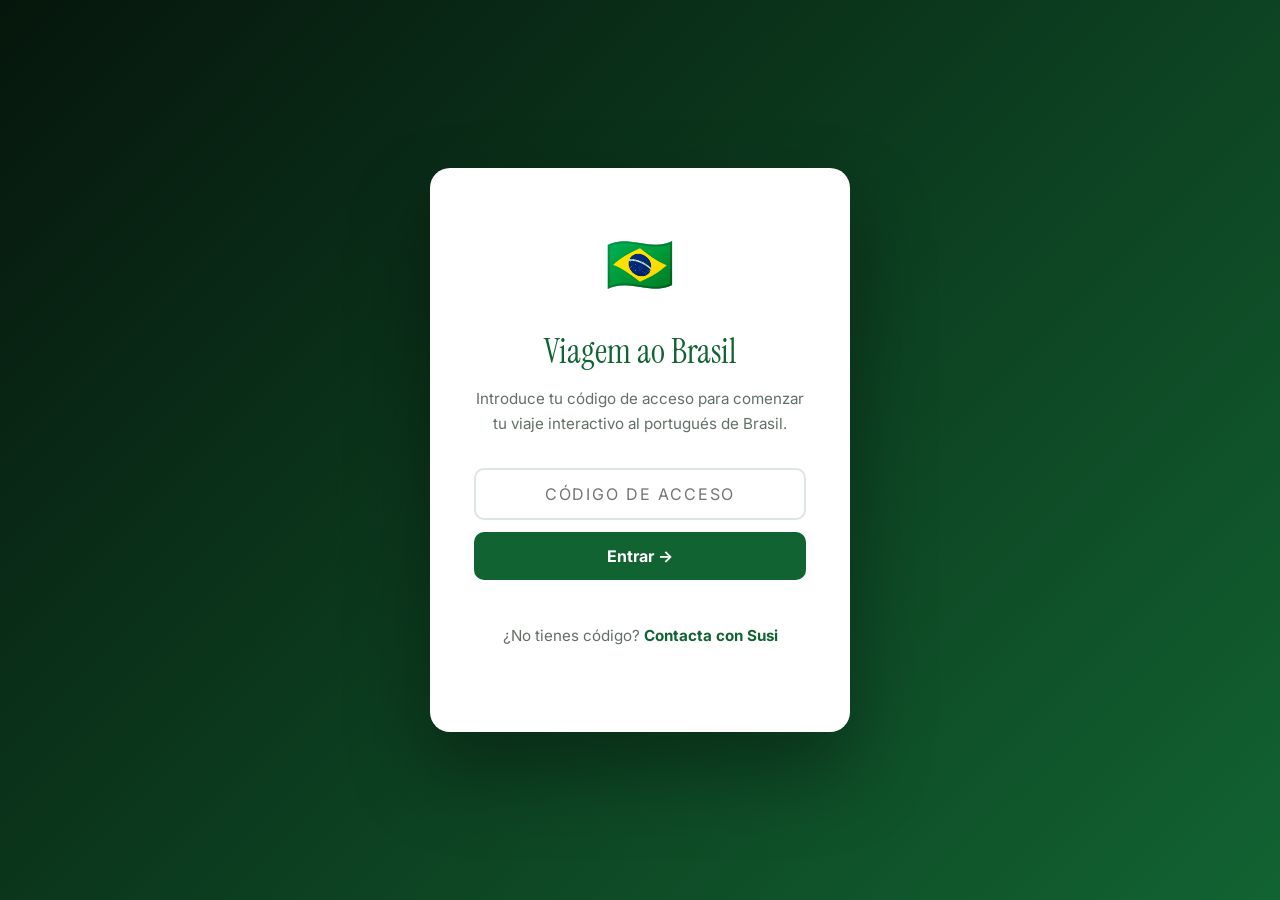
==== aeroporto.html @ 68c370e6 "Initial commit: Viagem ao Brasil interactive Portuguese learning app Trip-map style app with access " ====
<!DOCTYPE html>
<html lang="es">
<head>
  <meta charset="UTF-8">
  <meta name="viewport" content="width=device-width, initial-scale=1.0">
  <title>Destino 1: Aeroporto — Viagem ao Brasil</title>
  <meta name="robots" content="noindex">
  <link rel="preconnect" href="https://fonts.googleapis.com">
  <link rel="preconnect" href="https://fonts.gstatic.com" crossorigin>
  <link href="https://fonts.googleapis.com/css2?family=Instrument+Serif&family=Inter:wght@400;700;800;900&display=swap" rel="stylesheet">
  <link rel="stylesheet" href="style.css">
</head>
<body data-page="lesson" data-lesson="aeroporto">

  <!-- LESSON HEADER -->
  <header class="lesson-header">
    <a class="back-link" href="index.html">← Mapa de viaje</a>
    <span class="lesson-title-header">✈️ Aeroporto — Llegada a São Paulo</span>
    <nav class="lesson-steps">
      <div class="step active" id="step-1">
        <span class="step-num">1</span>
        <span>Vocabulario</span>
      </div>
      <div class="step" id="step-2">
        <span class="step-num">2</span>
        <span>Diálogo</span>
      </div>
      <div class="step" id="step-3">
        <span class="step-num">3</span>
        <span>Quiz</span>
      </div>
    </nav>
  </header>

  <!-- LESSON CONTENT -->
  <main class="lesson-main">

    <!-- ─── PHASE 1: VOCABULARIO ─────────────────────── -->
    <section class="phase active" id="phase-vocab">
      <div class="phase-heading">
        <h2>Vocabulario del aeropuerto</h2>
        <p>Toca cada tarjeta para ver la traducción en español. Estudia las 8 palabras antes de continuar.</p>
      </div>
      <p class="vocab-hint-text">Toca las tarjetas para revelar la traducción</p>
      <div class="vocab-grid">
        <div class="vocab-card" tabindex="0">
          <p class="vocab-pt">aeroporto</p>
          <p class="vocab-hint-word">sustantivo</p>
          <p class="vocab-es">aeropuerto</p>
        </div>
        <div class="vocab-card" tabindex="0">
          <p class="vocab-pt">passaporte</p>
          <p class="vocab-hint-word">sustantivo</p>
          <p class="vocab-es">pasaporte</p>
        </div>
        <div class="vocab-card" tabindex="0">
          <p class="vocab-pt">bagagem</p>
          <p class="vocab-hint-word">sustantivo</p>
          <p class="vocab-es">equipaje</p>
        </div>
        <div class="vocab-card" tabindex="0">
          <p class="vocab-pt">chegadas</p>
          <p class="vocab-hint-word">sustantivo (plural)</p>
          <p class="vocab-es">llegadas</p>
        </div>
        <div class="vocab-card" tabindex="0">
          <p class="vocab-pt">partidas</p>
          <p class="vocab-hint-word">sustantivo (plural)</p>
          <p class="vocab-es">salidas</p>
        </div>
        <div class="vocab-card" tabindex="0">
          <p class="vocab-pt">voo</p>
          <p class="vocab-hint-word">sustantivo</p>
          <p class="vocab-es">vuelo</p>
        </div>
        <div class="vocab-card" tabindex="0">
          <p class="vocab-pt">alfândega</p>
          <p class="vocab-hint-word">sustantivo</p>
          <p class="vocab-es">aduana</p>
        </div>
        <div class="vocab-card" tabindex="0">
          <p class="vocab-pt">bem-vindo</p>
          <p class="vocab-hint-word">expresión</p>
          <p class="vocab-es">bienvenido</p>
        </div>
      </div>
      <div class="lesson-nav">
        <span></span>
        <button class="btn btn-primary" id="vocab-next">Continuar al diálogo →</button>
      </div>
    </section>

    <!-- ─── PHASE 2: DIÁLOGO ─────────────────────────── -->
    <section class="phase" id="phase-dialogue">
      <div class="phase-heading">
        <h2>Diálogo en inmigración</h2>
        <p>Completa el diálogo eligiendo la palabra correcta en cada espacio.</p>
      </div>

      <div class="dialogue-scene">
        <p class="scene-label">🏢 Aeroporto Internacional de Guarulhos — Control de Imigração</p>

        <div class="dialogue-line">
          <span class="speaker">Agente</span>
          <span class="line-text">Bom dia! Seu
            <select class="fill-select" data-answer="passaporte" id="fill-1">
              <option value="">— escolha —</option>
              <option value="bagagem">bagagem</option>
              <option value="passaporte">passaporte</option>
              <option value="voo">voo</option>
            </select>
            , por favor.</span>
        </div>

        <div class="dialogue-line">
          <span class="speaker">Você</span>
          <span class="line-text">Aqui está. Sou da Espanha.</span>
        </div>

        <div class="dialogue-line">
          <span class="speaker">Agente</span>
          <span class="line-text">Qual foi o seu
            <select class="fill-select" data-answer="voo" id="fill-2">
              <option value="">— escolha —</option>
              <option value="aeroporto">aeroporto</option>
              <option value="alfândega">alfândega</option>
              <option value="voo">voo</option>
            </select>
            de origem?</span>
        </div>

        <div class="dialogue-line">
          <span class="speaker">Você</span>
          <span class="line-text">Vim de Madri, voo LA 251.</span>
        </div>

        <div class="dialogue-line">
          <span class="speaker">Agente</span>
          <span class="line-text">Está aqui a turismo ou a trabalho?</span>
        </div>

        <div class="dialogue-line">
          <span class="speaker">Você</span>
          <span class="line-text">A trabalho. Tenho uma reunião em São Paulo.</span>
        </div>

        <div class="dialogue-line">
          <span class="speaker">Agente</span>
          <span class="line-text">Perfeito.
            <select class="fill-select" data-answer="bem-vindo" id="fill-3">
              <option value="">— escolha —</option>
              <option value="partidas">partidas</option>
              <option value="chegadas">chegadas</option>
              <option value="bem-vindo">bem-vindo</option>
            </select>
            ao Brasil!</span>
        </div>

        <div class="dialogue-line">
          <span class="speaker">Você</span>
          <span class="line-text">Obrigado!</span>
        </div>
      </div>

      <div id="dialogue-result" style="margin-bottom:20px;font-weight:700;color:var(--green-700);display:none"></div>

      <div class="lesson-nav">
        <button class="btn btn-secondary" id="dialogue-back">← Vocabulario</button>
        <button class="btn btn-primary" id="dialogue-check">Comprobar respuestas</button>
      </div>
    </section>

    <!-- ─── PHASE 3: QUIZ ────────────────────────────── -->
    <section class="phase" id="phase-quiz">
      <div class="phase-heading">
        <h2>Quiz final</h2>
        <p>Responde correctamente al menos 3 de 5 preguntas para completar este destino.</p>
      </div>

      <div class="quiz-question" id="q1">
        <p class="question-num">Pregunta 1 de 5</p>
        <p class="question-text">¿Cómo se dice "equipaje" en portugués de Brasil?</p>
        <div class="options">
          <button class="option" data-correct="false"><span class="option-letter">A</span>voo</button>
          <button class="option" data-correct="false"><span class="option-letter">B</span>alfândega</button>
          <button class="option" data-correct="true"><span class="option-letter">C</span>bagagem</button>
          <button class="option" data-correct="false"><span class="option-letter">D</span>chegadas</button>
        </div>
      </div>

      <div class="quiz-question" id="q2">
        <p class="question-num">Pregunta 2 de 5</p>
        <p class="question-text">¿Qué significa "bem-vindo"?</p>
        <div class="options">
          <button class="option" data-correct="false"><span class="option-letter">A</span>Hasta luego</button>
          <button class="option" data-correct="true"><span class="option-letter">B</span>Bienvenido</button>
          <button class="option" data-correct="false"><span class="option-letter">C</span>Por favor</button>
          <button class="option" data-correct="false"><span class="option-letter">D</span>Gracias</button>
        </div>
      </div>

      <div class="quiz-question" id="q3">
        <p class="question-num">Pregunta 3 de 5</p>
        <p class="question-text">En el aeropuerto, ¿dónde recoges tu maleta?</p>
        <div class="options">
          <button class="option" data-correct="false"><span class="option-letter">A</span>partidas</button>
          <button class="option" data-correct="false"><span class="option-letter">B</span>alfândega</button>
          <button class="option" data-correct="true"><span class="option-letter">C</span>chegadas</button>
          <button class="option" data-correct="false"><span class="option-letter">D</span>passaporte</button>
        </div>
      </div>

      <div class="quiz-question" id="q4">
        <p class="question-num">Pregunta 4 de 5</p>
        <p class="question-text">¿Cómo se dice "vuelo" en portugués?</p>
        <div class="options">
          <button class="option" data-correct="false"><span class="option-letter">A</span>avião</button>
          <button class="option" data-correct="true"><span class="option-letter">B</span>voo</button>
          <button class="option" data-correct="false"><span class="option-letter">C</span>viagem</button>
          <button class="option" data-correct="false"><span class="option-letter">D</span>partida</button>
        </div>
      </div>

      <div class="quiz-question" id="q5">
        <p class="question-num">Pregunta 5 de 5</p>
        <p class="question-text">¿Cuál es la traducción correcta de "alfândega"?</p>
        <div class="options">
          <button class="option" data-correct="false"><span class="option-letter">A</span>terminal</button>
          <button class="option" data-correct="false"><span class="option-letter">B</span>aeropuerto</button>
          <button class="option" data-correct="false"><span class="option-letter">C</span>pasaporte</button>
          <button class="option" data-correct="true"><span class="option-letter">D</span>aduana</button>
        </div>
      </div>

      <div class="lesson-nav">
        <button class="btn btn-secondary" id="quiz-back">← Diálogo</button>
        <button class="btn btn-primary" id="quiz-submit" disabled>Ver resultado</button>
      </div>
    </section>

    <!-- ─── COMPLETION ───────────────────────────────── -->
    <section class="completion" id="completion">
      <div class="completion-emoji">🎉</div>
      <h2 id="completion-title">¡Destino completado!</h2>
      <p class="completion-score" id="completion-score"></p>
      <p class="completion-msg" id="completion-msg">Has aprendido vocabulario de aeropuerto, practicado un diálogo de inmigración y superado el quiz. ¡Listo para São Paulo!</p>
      <div class="completion-actions">
        <a class="btn btn-primary" href="index.html">← Volver al mapa</a>
        <a class="btn btn-secondary" href="saopaulo.html" id="next-dest-btn">Siguiente destino: São Paulo 🏙️</a>
      </div>
    </section>

  </main>

  <script src="app.js"></script>
  <script>
  (function () {
    // ── VOCABULARY ──────────────────────────────────────
    const vocabCards = document.querySelectorAll(".vocab-card");
    vocabCards.forEach(card => {
      function toggle() { card.classList.toggle("revealed"); }
      card.addEventListener("click", toggle);
      card.addEventListener("keydown", e => { if (e.key === "Enter" || e.key === " ") { e.preventDefault(); toggle(); } });
    });

    document.getElementById("vocab-next").addEventListener("click", () => showPhase(2));

    // ── DIALOGUE ───────────────────────────────────────
    const fills = document.querySelectorAll(".fill-select");
    const dialogueResult = document.getElementById("dialogue-result");

    document.getElementById("dialogue-back").addEventListener("click", () => showPhase(1));
    document.getElementById("dialogue-check").addEventListener("click", checkDialogue);

    function checkDialogue() {
      let allCorrect = true;
      fills.forEach(sel => {
        const correct = sel.dataset.answer === sel.value;
        sel.classList.toggle("correct", correct);
        sel.classList.toggle("incorrect", !correct && sel.value !== "");
        if (!correct) allCorrect = false;
      });

      if (allCorrect) {
        dialogueResult.style.display = "block";
        dialogueResult.textContent = "✓ ¡Perfecto! Todas las respuestas son correctas.";
        dialogueResult.style.color = "var(--green-700)";
        setTimeout(() => showPhase(3), 1000);
      } else {
        dialogueResult.style.display = "block";
        dialogueResult.textContent = "Hay algunas respuestas incorrectas. ¡Inténtalo de nuevo!";
        dialogueResult.style.color = "#e53e3e";
      }
    }

    // ── QUIZ ───────────────────────────────────────────
    let quizAnswered = 0;
    let quizCorrect = 0;
    const totalQuestions = 5;
    const quizSubmit = document.getElementById("quiz-submit");

    document.querySelectorAll(".quiz-question").forEach(qBlock => {
      const options = qBlock.querySelectorAll(".option");
      options.forEach(opt => {
        opt.addEventListener("click", () => {
          if (qBlock.classList.contains("answered")) return;
          qBlock.classList.add("answered");
          quizAnswered++;

          const isCorrect = opt.dataset.correct === "true";
          if (isCorrect) {
            opt.classList.add("correct");
            quizCorrect++;
          } else {
            opt.classList.add("incorrect");
            options.forEach(o => { if (o.dataset.correct === "true") o.classList.add("correct"); });
          }
          options.forEach(o => o.disabled = true);

          if (quizAnswered === totalQuestions) quizSubmit.disabled = false;
        });
      });
    });

    document.getElementById("quiz-back").addEventListener("click", () => showPhase(2));
    quizSubmit.addEventListener("click", showCompletion);

    function showCompletion() {
      const passed = quizCorrect >= 3;
      document.getElementById("completion-title").textContent = passed ? "¡Destino completado! ✈️" : "Sigue practicando";
      document.getElementById("completion-score").textContent = `${quizCorrect}/${totalQuestions} respuestas correctas`;
      document.getElementById("completion-msg").textContent = passed
        ? "Has aprendido vocabulario de aeropuerto, practicado un diálogo real de inmigración y superado el quiz. ¡Próxima parada: São Paulo!"
        : `Necesitas al menos 3 respuestas correctas. ¡Vuelve a repasar el vocabulario y el diálogo e inténtalo de nuevo!`;

      const nextBtn = document.getElementById("next-dest-btn");
      if (!passed) nextBtn.style.display = "none";

      if (passed) setLessonDone("aeroporto");

      showPhase(null);
      document.getElementById("completion").classList.add("show");
    }

    // ── PHASE SWITCHER ──────────────────────────────────
    const phases = ["phase-vocab", "phase-dialogue", "phase-quiz"];
    const steps = [document.getElementById("step-1"), document.getElementById("step-2"), document.getElementById("step-3")];

    function showPhase(num) {
      phases.forEach((id, i) => {
        const el = document.getElementById(id);
        el.classList.toggle("active", i + 1 === num);
      });
      steps.forEach((s, i) => {
        s.classList.remove("active", "done");
        if (i + 1 === num) s.classList.add("active");
        else if (num !== null && i + 1 < num) s.classList.add("done");
      });
      window.scrollTo({ top: 0, behavior: "smooth" });
    }
  })();
  </script>
</body>
</html>
---- style.css ----
:root {
  --green-950: #06160c;
  --green-700: #126332;
  --green-500: #19a65a;
  --green-100: #e8f5eb;
  --yellow: #f4d653;
  --blue: #263a8b;
  --ink: #132018;
  --muted: #617066;
  --line: #dce7df;
  --paper: #ffffff;
  --soft: #f5f9f3;
  --radius: 10px;
  --serif: "Instrument Serif", Georgia, serif;
  --sans: "Inter", Arial, sans-serif;
}

* { box-sizing: border-box; margin: 0; padding: 0; }

body {
  font-family: var(--sans);
  color: var(--ink);
  background: var(--soft);
  line-height: 1.6;
  -webkit-font-smoothing: antialiased;
  min-height: 100vh;
}

img { max-width: 100%; display: block; }
a { color: inherit; text-decoration: none; }

/* ── ACCESS GATE ─────────────────────────────────────── */
.access-gate {
  position: fixed;
  inset: 0;
  background: linear-gradient(135deg, var(--green-950) 0%, var(--green-700) 100%);
  display: flex;
  align-items: center;
  justify-content: center;
  z-index: 100;
  padding: 24px;
}

.gate-card {
  background: white;
  border-radius: 20px;
  padding: 52px 44px;
  max-width: 420px;
  width: 100%;
  text-align: center;
  box-shadow: 0 40px 80px rgba(0,0,0,.35);
}

.gate-flag { font-size: 3.5rem; margin-bottom: 16px; }

.gate-card h1 {
  font-family: var(--serif);
  font-size: 2.1rem;
  font-weight: 400;
  color: var(--green-700);
  margin-bottom: 8px;
}

.gate-card > p {
  color: var(--muted);
  font-size: .95rem;
  margin-bottom: 32px;
}

.gate-form { display: flex; flex-direction: column; gap: 12px; }

.gate-form input {
  padding: 14px 16px;
  border: 2px solid var(--line);
  border-radius: var(--radius);
  font-size: 1rem;
  font-family: var(--sans);
  text-align: center;
  letter-spacing: .12em;
  text-transform: uppercase;
  outline: none;
  transition: border-color .2s;
}

.gate-form input:focus { border-color: var(--green-500); }
.gate-form input.error { border-color: #e53e3e; animation: shake .3s ease; }

@keyframes shake {
  0%,100% { transform: translateX(0); }
  25% { transform: translateX(-8px); }
  75% { transform: translateX(8px); }
}

.gate-form button {
  padding: 14px;
  background: var(--green-700);
  color: white;
  border: none;
  border-radius: var(--radius);
  font-size: 1rem;
  font-weight: 700;
  font-family: var(--sans);
  cursor: pointer;
  transition: background .2s;
}

.gate-form button:hover { background: var(--green-500); }

.gate-error {
  color: #e53e3e;
  font-size: .88rem;
  margin-top: 8px;
}

.gate-footer {
  margin-top: 24px;
  font-size: .85rem;
  color: var(--muted);
}

.gate-footer a { color: var(--green-700); font-weight: 700; }

/* ── HEADER ──────────────────────────────────────────── */
.vab-header {
  position: sticky;
  top: 0;
  z-index: 50;
  background: white;
  border-bottom: 1px solid var(--line);
  padding: 0 28px;
  height: 66px;
  display: flex;
  align-items: center;
  justify-content: space-between;
  gap: 20px;
}

.vab-brand img { height: 38px; width: auto; }

.vab-header-right {
  display: flex;
  align-items: center;
  gap: 12px;
  flex: 1;
  justify-content: flex-end;
}

.progress-label {
  font-size: .78rem;
  font-weight: 700;
  color: var(--muted);
  white-space: nowrap;
}

.progress-bar-outer {
  flex: 1;
  max-width: 200px;
  height: 8px;
  background: var(--line);
  border-radius: 999px;
  overflow: hidden;
}

.progress-bar-inner {
  height: 100%;
  background: var(--green-500);
  border-radius: 999px;
  transition: width .6s ease;
  width: 0%;
}

.progress-text {
  font-size: .85rem;
  font-weight: 800;
  color: var(--green-700);
  white-space: nowrap;
}

.logout-btn {
  background: none;
  border: 1px solid var(--line);
  border-radius: var(--radius);
  padding: 6px 11px;
  cursor: pointer;
  font-size: .9rem;
  color: var(--muted);
  transition: all .2s;
}

.logout-btn:hover { border-color: var(--green-700); color: var(--green-700); }

/* ── TRIP MAP ────────────────────────────────────────── */
.vab-main { max-width: 1100px; margin: 0 auto; padding: 56px 24px 80px; }

.hero-section { text-align: center; margin-bottom: 60px; }

.eyebrow {
  font-size: .78rem;
  font-weight: 900;
  letter-spacing: .1em;
  text-transform: uppercase;
  color: var(--green-500);
  margin-bottom: 12px;
}

.hero-section h1 {
  font-family: var(--serif);
  font-size: clamp(2.8rem, 6vw, 5.2rem);
  font-weight: 400;
  color: var(--green-700);
  line-height: 1.04;
  margin-bottom: 16px;
}

.hero-sub {
  color: var(--muted);
  font-size: 1.08rem;
  max-width: 520px;
  margin: 0 auto;
}

.destinations-grid {
  display: grid;
  grid-template-columns: repeat(3, 1fr);
  gap: 20px;
}

.dest-card {
  background: white;
  border: 1.5px solid var(--line);
  border-radius: 14px;
  padding: 28px 24px;
  display: flex;
  flex-direction: column;
  gap: 10px;
  transition: transform .2s, box-shadow .2s;
}

.dest-card:not(.locked):hover {
  transform: translateY(-4px);
  box-shadow: 0 16px 40px rgba(7,61,27,.12);
}

.dest-card.locked { opacity: .5; filter: grayscale(.5); }
.dest-card.done { border-color: var(--green-500); background: var(--green-100); }

.dest-number {
  font-size: .7rem;
  font-weight: 900;
  letter-spacing: .12em;
  color: var(--muted);
  text-transform: uppercase;
}

.dest-emoji { font-size: 2.4rem; }

.dest-info h3 {
  font-size: 1.12rem;
  font-weight: 800;
  margin-bottom: 2px;
}

.dest-subtitle {
  font-size: .78rem;
  font-weight: 700;
  color: var(--green-700);
  text-transform: uppercase;
  letter-spacing: .05em;
  margin-bottom: 6px;
}

.dest-desc { font-size: .88rem; color: var(--muted); line-height: 1.5; }

.dest-status { margin-top: auto; padding-top: 8px; }

.badge {
  display: inline-flex;
  align-items: center;
  padding: 8px 16px;
  border-radius: 999px;
  font-size: .82rem;
  font-weight: 800;
}

.done-badge { background: var(--green-700); color: white; }
.locked-badge { background: var(--line); color: var(--muted); }
.start-badge { background: var(--green-700); color: white; transition: background .2s; }
.start-badge:hover { background: var(--green-500); }

/* ── LESSON HEADER ───────────────────────────────────── */
.lesson-header {
  position: sticky;
  top: 0;
  z-index: 50;
  background: white;
  border-bottom: 1px solid var(--line);
  padding: 0 28px;
  height: 66px;
  display: flex;
  align-items: center;
  gap: 16px;
}

.back-link {
  display: inline-flex;
  align-items: center;
  gap: 6px;
  font-size: .88rem;
  font-weight: 700;
  color: var(--muted);
  transition: color .2s;
  white-space: nowrap;
}

.back-link:hover { color: var(--green-700); }

.lesson-title-header {
  font-family: var(--serif);
  font-size: 1.15rem;
  color: var(--ink);
}

.lesson-steps {
  display: flex;
  align-items: center;
  gap: 4px;
  margin-left: auto;
}

.step {
  display: flex;
  align-items: center;
  gap: 7px;
  padding: 6px 14px;
  border-radius: 999px;
  font-size: .8rem;
  font-weight: 700;
  color: var(--muted);
  transition: all .2s;
}

.step.active { background: var(--green-100); color: var(--green-700); }
.step.done { color: var(--green-500); }

.step-num {
  width: 20px;
  height: 20px;
  border-radius: 50%;
  background: var(--line);
  display: flex;
  align-items: center;
  justify-content: center;
  font-size: .72rem;
  font-weight: 900;
  flex-shrink: 0;
}

.step.active .step-num { background: var(--green-700); color: white; }
.step.done .step-num { background: var(--green-500); color: white; }

/* ── LESSON CONTENT ──────────────────────────────────── */
.lesson-main {
  max-width: 780px;
  margin: 0 auto;
  padding: 48px 24px 80px;
}

.phase { display: none; }
.phase.active { display: block; animation: fadeIn .3s ease; }

@keyframes fadeIn { from { opacity: 0; transform: translateY(8px); } to { opacity: 1; transform: none; } }

.phase-heading { margin-bottom: 36px; }
.phase-heading h2 {
  font-family: var(--serif);
  font-size: 2.1rem;
  font-weight: 400;
  color: var(--green-700);
  margin-bottom: 8px;
}
.phase-heading p { color: var(--muted); font-size: 1rem; }

/* ── VOCABULARY ──────────────────────────────────────── */
.vocab-hint-text {
  text-align: center;
  font-size: .85rem;
  color: var(--muted);
  margin-bottom: 24px;
}

.vocab-grid {
  display: grid;
  grid-template-columns: repeat(2, 1fr);
  gap: 14px;
  margin-bottom: 36px;
}

.vocab-card {
  background: white;
  border: 2px solid var(--line);
  border-radius: 12px;
  padding: 24px 20px;
  cursor: pointer;
  text-align: center;
  user-select: none;
  transition: all .2s;
}

.vocab-card:hover { border-color: var(--green-500); transform: translateY(-2px); }
.vocab-card.revealed { border-color: var(--green-700); background: var(--green-100); }

.vocab-pt {
  font-family: var(--serif);
  font-size: 1.55rem;
  font-weight: 400;
  color: var(--ink);
  margin-bottom: 4px;
}

.vocab-hint-word {
  font-size: .75rem;
  color: var(--muted);
  margin-bottom: 10px;
}

.vocab-es {
  font-size: .96rem;
  font-weight: 700;
  color: var(--green-700);
  opacity: 0;
  transition: opacity .25s;
}

.vocab-card.revealed .vocab-es { opacity: 1; }

/* ── DIALOGUE ────────────────────────────────────────── */
.dialogue-scene {
  background: white;
  border: 1px solid var(--line);
  border-radius: 14px;
  padding: 32px;
  margin-bottom: 28px;
}

.scene-label {
  font-size: .74rem;
  font-weight: 900;
  text-transform: uppercase;
  letter-spacing: .08em;
  color: var(--muted);
  margin-bottom: 24px;
  padding-bottom: 12px;
  border-bottom: 1px solid var(--line);
}

.dialogue-line {
  display: flex;
  gap: 14px;
  margin-bottom: 20px;
  align-items: flex-start;
}

.speaker {
  font-size: .74rem;
  font-weight: 900;
  text-transform: uppercase;
  color: var(--green-700);
  min-width: 64px;
  padding-top: 4px;
  letter-spacing: .04em;
}

.line-text { font-size: 1rem; color: var(--ink); line-height: 1.65; }

.fill-select {
  display: inline-block;
  padding: 3px 10px;
  border: 2px solid var(--green-500);
  border-radius: 6px;
  background: white;
  font-size: .94rem;
  font-family: var(--sans);
  color: var(--ink);
  cursor: pointer;
  outline: none;
  transition: border-color .2s;
  margin: 0 2px;
}

.fill-select.correct { border-color: var(--green-500); background: var(--green-100); color: var(--green-700); }
.fill-select.incorrect { border-color: #e53e3e; background: #fff5f5; color: #c53030; }

/* ── QUIZ ────────────────────────────────────────────── */
.quiz-question {
  background: white;
  border: 1.5px solid var(--line);
  border-radius: 14px;
  padding: 28px;
  margin-bottom: 16px;
  transition: border-color .2s;
}

.quiz-question.answered { border-color: var(--green-100); }

.question-num {
  font-size: .72rem;
  font-weight: 900;
  text-transform: uppercase;
  letter-spacing: .07em;
  color: var(--muted);
  margin-bottom: 10px;
}

.question-text {
  font-size: 1.08rem;
  font-weight: 700;
  color: var(--ink);
  margin-bottom: 18px;
  line-height: 1.4;
}

.options { display: flex; flex-direction: column; gap: 10px; }

.option {
  display: flex;
  align-items: center;
  gap: 12px;
  padding: 12px 16px;
  border: 2px solid var(--line);
  border-radius: 10px;
  cursor: pointer;
  font-size: .95rem;
  color: var(--ink);
  background: white;
  text-align: left;
  width: 100%;
  font-family: var(--sans);
  transition: all .18s;
}

.option:hover:not(:disabled) { border-color: var(--green-500); background: var(--green-100); }
.option.correct { border-color: var(--green-500); background: var(--green-100); color: var(--green-700); }
.option.incorrect { border-color: #e53e3e; background: #fff5f5; color: #c53030; }
.option:disabled { cursor: default; }

.option-letter {
  width: 28px;
  height: 28px;
  border-radius: 50%;
  background: var(--line);
  display: flex;
  align-items: center;
  justify-content: center;
  font-size: .76rem;
  font-weight: 900;
  flex-shrink: 0;
  transition: all .18s;
}

.option.correct .option-letter { background: var(--green-700); color: white; }
.option.incorrect .option-letter { background: #e53e3e; color: white; }

/* ── COMPLETION SCREEN ───────────────────────────────── */
.completion {
  text-align: center;
  padding: 60px 24px;
  display: none;
}

.completion.show { display: block; animation: fadeIn .4s ease; }

.completion-emoji { font-size: 4.5rem; margin-bottom: 20px; }

.completion h2 {
  font-family: var(--serif);
  font-size: 2.6rem;
  font-weight: 400;
  color: var(--green-700);
  margin-bottom: 12px;
}

.completion-score {
  font-size: 1.3rem;
  font-weight: 800;
  color: var(--ink);
  margin-bottom: 12px;
}

.completion-msg {
  color: var(--muted);
  max-width: 440px;
  margin: 0 auto 36px;
  font-size: 1.02rem;
}

.completion-actions {
  display: flex;
  gap: 12px;
  justify-content: center;
  flex-wrap: wrap;
}

/* ── BUTTONS ─────────────────────────────────────────── */
.btn {
  display: inline-flex;
  align-items: center;
  gap: 8px;
  padding: 13px 26px;
  border-radius: var(--radius);
  font-size: .96rem;
  font-weight: 700;
  border: none;
  cursor: pointer;
  transition: all .2s;
  font-family: var(--sans);
}

.btn-primary { background: var(--green-700); color: white; }
.btn-primary:hover { background: var(--green-500); }
.btn-secondary { background: white; color: var(--ink); border: 2px solid var(--line); }
.btn-secondary:hover { border-color: var(--green-700); color: var(--green-700); }

.lesson-nav {
  display: flex;
  justify-content: space-between;
  align-items: center;
  margin-top: 40px;
  padding-top: 24px;
  border-top: 1px solid var(--line);
}

/* ── FOOTER ──────────────────────────────────────────── */
.vab-footer {
  text-align: center;
  padding: 24px;
  color: var(--muted);
  font-size: .85rem;
  border-top: 1px solid var(--line);
  background: white;
}

.vab-footer a { color: var(--green-700); font-weight: 700; }

/* ── RESPONSIVE ──────────────────────────────────────── */
@media (max-width: 768px) {
  .destinations-grid { grid-template-columns: 1fr; }
  .vocab-grid { grid-template-columns: 1fr; }
  .lesson-steps { display: none; }
  .gate-card { padding: 36px 24px; }
  .progress-label { display: none; }
  .progress-bar-outer { max-width: 120px; }
  .vab-header, .lesson-header { padding: 0 16px; }
  .dialogue-scene { padding: 20px; }
}
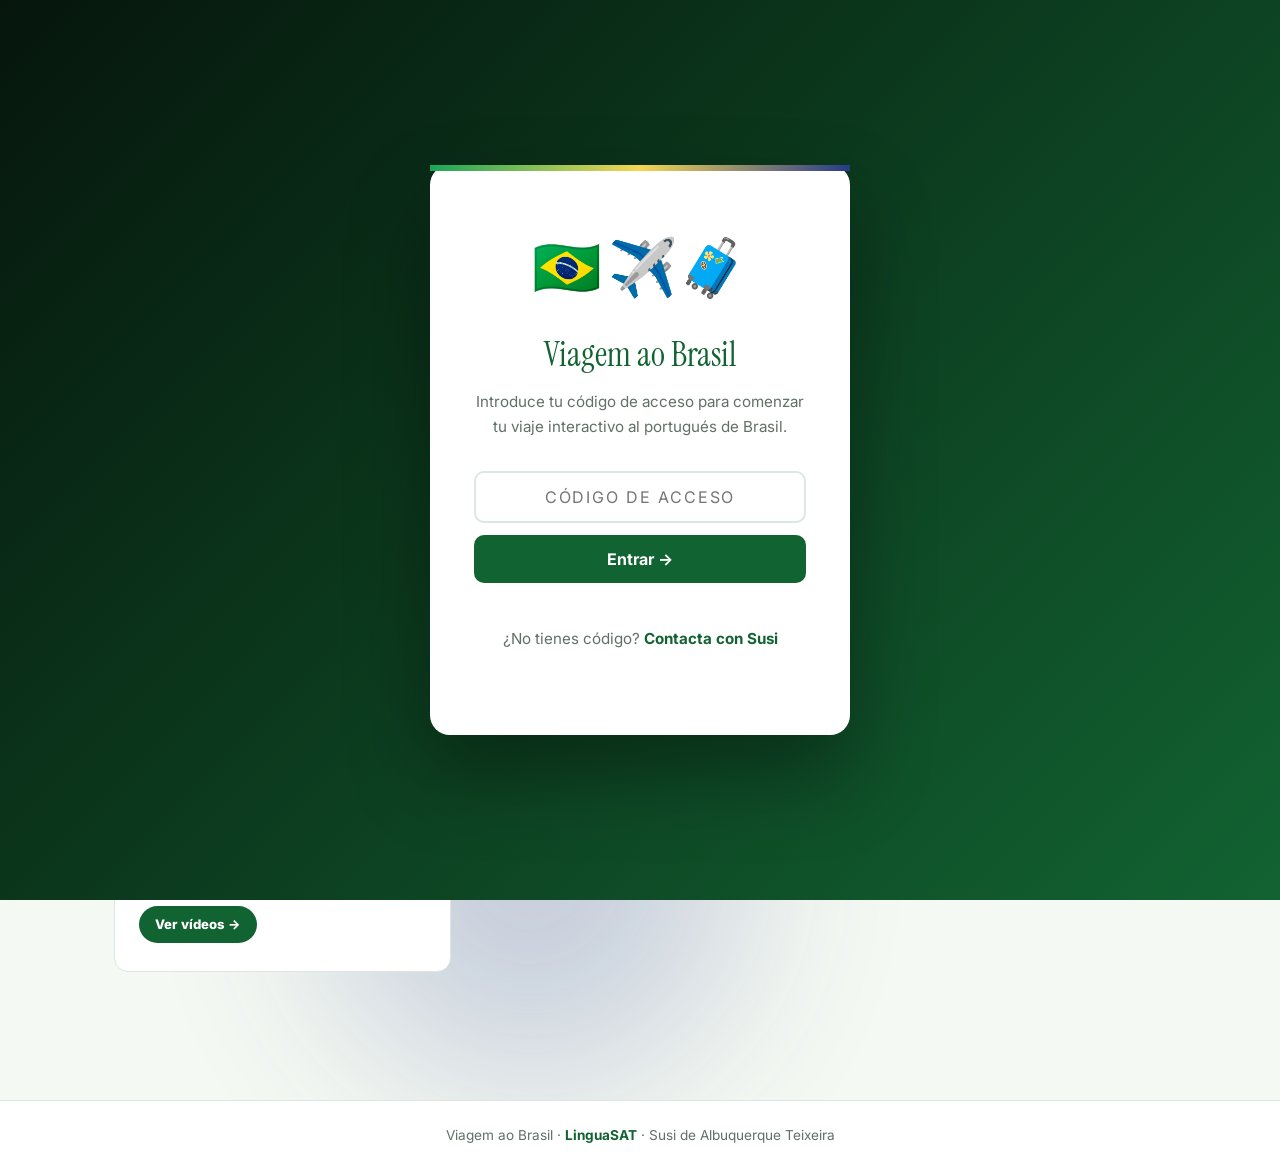
==== commit d9bb9fbb: "Add presentation video to Aeroporto lesson before grammar Inserts a new "Vídeo" phase between Vocabu" ====
--- a/aeroporto.html
+++ b/aeroporto.html
@@ -3,7 +3,7 @@
 <head>
   <meta charset="UTF-8">
   <meta name="viewport" content="width=device-width, initial-scale=1.0">
-  <title>Destino 1: Aeroporto — Viagem ao Brasil</title>
+  <title>Etapa 1 · Aula 1: No aeroporto — Viagem ao Brasil</title>
   <meta name="robots" content="noindex">
   <link rel="preconnect" href="https://fonts.googleapis.com">
   <link rel="preconnect" href="https://fonts.gstatic.com" crossorigin>
@@ -15,7 +15,7 @@
   <!-- LESSON HEADER -->
   <header class="lesson-header">
     <a class="back-link" href="index.html">← Mapa de viaje</a>
-    <span class="lesson-title-header">✈️ Aeroporto — Llegada a São Paulo</span>
+    <span class="lesson-title-header">✈️ Etapa 1 · Aula 1: No aeroporto</span>
     <nav class="lesson-steps">
       <div class="step active" id="step-1">
         <span class="step-num">1</span>
@@ -23,10 +23,14 @@
       </div>
       <div class="step" id="step-2">
         <span class="step-num">2</span>
-        <span>Diálogo</span>
+        <span>Vídeo</span>
       </div>
       <div class="step" id="step-3">
         <span class="step-num">3</span>
+        <span>Gramática</span>
+      </div>
+      <div class="step" id="step-4">
+        <span class="step-num">4</span>
         <span>Quiz</span>
       </div>
     </nav>
@@ -38,202 +42,215 @@
     <!-- ─── PHASE 1: VOCABULARIO ─────────────────────── -->
     <section class="phase active" id="phase-vocab">
       <div class="phase-heading">
-        <h2>Vocabulario del aeropuerto</h2>
-        <p>Toca cada tarjeta para ver la traducción en español. Estudia las 8 palabras antes de continuar.</p>
+        <h2>Vocabulario do aeroporto</h2>
+        <p>Toca cada tarjeta para ver la traducción y la explicación en español.</p>
       </div>
       <p class="vocab-hint-text">Toca las tarjetas para revelar la traducción</p>
       <div class="vocab-grid">
         <div class="vocab-card" tabindex="0">
-          <p class="vocab-pt">aeroporto</p>
+          <p class="vocab-pt">visto</p>
           <p class="vocab-hint-word">sustantivo</p>
-          <p class="vocab-es">aeropuerto</p>
-        </div>
-        <div class="vocab-card" tabindex="0">
-          <p class="vocab-pt">passaporte</p>
+          <p class="vocab-es">visado — documento necesario para entrar en Brasil según tu nacionalidad</p>
+        </div>
+        <div class="vocab-card" tabindex="0">
+          <p class="vocab-pt">mala de mão</p>
           <p class="vocab-hint-word">sustantivo</p>
-          <p class="vocab-es">pasaporte</p>
-        </div>
-        <div class="vocab-card" tabindex="0">
-          <p class="vocab-pt">bagagem</p>
+          <p class="vocab-es">equipaje de mano</p>
+        </div>
+        <div class="vocab-card" tabindex="0">
+          <p class="vocab-pt">portão de embarque</p>
           <p class="vocab-hint-word">sustantivo</p>
-          <p class="vocab-es">equipaje</p>
-        </div>
-        <div class="vocab-card" tabindex="0">
-          <p class="vocab-pt">chegadas</p>
-          <p class="vocab-hint-word">sustantivo (plural)</p>
-          <p class="vocab-es">llegadas</p>
-        </div>
-        <div class="vocab-card" tabindex="0">
-          <p class="vocab-pt">partidas</p>
-          <p class="vocab-hint-word">sustantivo (plural)</p>
-          <p class="vocab-es">salidas</p>
-        </div>
-        <div class="vocab-card" tabindex="0">
-          <p class="vocab-pt">voo</p>
+          <p class="vocab-es">puerta de embarque</p>
+        </div>
+        <div class="vocab-card" tabindex="0">
+          <p class="vocab-pt">balcão do check-in</p>
           <p class="vocab-hint-word">sustantivo</p>
-          <p class="vocab-es">vuelo</p>
-        </div>
-        <div class="vocab-card" tabindex="0">
-          <p class="vocab-pt">alfândega</p>
-          <p class="vocab-hint-word">sustantivo</p>
-          <p class="vocab-es">aduana</p>
-        </div>
-        <div class="vocab-card" tabindex="0">
-          <p class="vocab-pt">bem-vindo</p>
+          <p class="vocab-es">mostrador de facturación — donde presentas documentos y billete</p>
+        </div>
+        <div class="vocab-card" tabindex="0">
+          <p class="vocab-pt">bom dia / boa tarde / boa noite</p>
+          <p class="vocab-hint-word">saludo</p>
+          <p class="vocab-es">buenos días / buenas tardes / buenas noches — según la hora del día</p>
+        </div>
+        <div class="vocab-card" tabindex="0">
+          <p class="vocab-pt">muito prazer</p>
           <p class="vocab-hint-word">expresión</p>
-          <p class="vocab-es">bienvenido</p>
+          <p class="vocab-es">mucho gusto — se usa al ser presentado a alguien</p>
+        </div>
+        <div class="vocab-card" tabindex="0">
+          <p class="vocab-pt">tudo bem?</p>
+          <p class="vocab-hint-word">expresión informal</p>
+          <p class="vocab-es">¿qué tal? / ¿todo bien?</p>
+        </div>
+        <div class="vocab-card" tabindex="0">
+          <p class="vocab-pt">meu nome é...</p>
+          <p class="vocab-hint-word">expresión</p>
+          <p class="vocab-es">me llamo... — forma habitual de presentarte en portugués de Brasil</p>
         </div>
       </div>
       <div class="lesson-nav">
         <span></span>
-        <button class="btn btn-primary" id="vocab-next">Continuar al diálogo →</button>
-      </div>
-    </section>
-
-    <!-- ─── PHASE 2: DIÁLOGO ─────────────────────────── -->
+        <button class="btn btn-primary" id="vocab-next">Continuar al vídeo →</button>
+      </div>
+    </section>
+
+    <!-- ─── PHASE 2: VÍDEO DE PRESENTAÇÃO ────────────── -->
+    <section class="phase" id="phase-video">
+      <div class="phase-heading">
+        <h2>Vídeo: No aeroporto</h2>
+        <p>Mira esta presentación en vídeo antes de pasar a la gramática.</p>
+      </div>
+
+      <div class="video-block">
+        <div class="video-wrapper">
+          <video controls preload="metadata">
+            <source src="videos/no-aeroporto.mp4" type="video/mp4">
+            Tu navegador no soporta la reproducción de vídeo.
+          </video>
+        </div>
+      </div>
+
+      <div class="lesson-nav">
+        <button class="btn btn-secondary" id="video-back">← Vocabulario</button>
+        <button class="btn btn-primary" id="video-next">Continuar a la gramática →</button>
+      </div>
+    </section>
+
+    <!-- ─── PHASE 3: GRAMÁTICA (SER vs ESTAR) ───────── -->
     <section class="phase" id="phase-dialogue">
       <div class="phase-heading">
-        <h2>Diálogo en inmigración</h2>
-        <p>Completa el diálogo eligiendo la palabra correcta en cada espacio.</p>
+        <h2>Gramática: SER e ESTAR</h2>
+        <p>Completa cada frase eligiendo el verbo correcto. En portugués, igual que en español, SER y ESTAR no son intercambiables.</p>
       </div>
 
       <div class="dialogue-scene">
-        <p class="scene-label">🏢 Aeroporto Internacional de Guarulhos — Control de Imigração</p>
-
-        <div class="dialogue-line">
-          <span class="speaker">Agente</span>
-          <span class="line-text">Bom dia! Seu
-            <select class="fill-select" data-answer="passaporte" id="fill-1">
-              <option value="">— escolha —</option>
-              <option value="bagagem">bagagem</option>
-              <option value="passaporte">passaporte</option>
-              <option value="voo">voo</option>
-            </select>
-            , por favor.</span>
-        </div>
-
-        <div class="dialogue-line">
-          <span class="speaker">Você</span>
-          <span class="line-text">Aqui está. Sou da Espanha.</span>
-        </div>
-
-        <div class="dialogue-line">
-          <span class="speaker">Agente</span>
-          <span class="line-text">Qual foi o seu
-            <select class="fill-select" data-answer="voo" id="fill-2">
-              <option value="">— escolha —</option>
-              <option value="aeroporto">aeroporto</option>
-              <option value="alfândega">alfândega</option>
-              <option value="voo">voo</option>
-            </select>
-            de origem?</span>
-        </div>
-
-        <div class="dialogue-line">
-          <span class="speaker">Você</span>
-          <span class="line-text">Vim de Madri, voo LA 251.</span>
-        </div>
-
-        <div class="dialogue-line">
-          <span class="speaker">Agente</span>
-          <span class="line-text">Está aqui a turismo ou a trabalho?</span>
-        </div>
-
-        <div class="dialogue-line">
-          <span class="speaker">Você</span>
-          <span class="line-text">A trabalho. Tenho uma reunião em São Paulo.</span>
-        </div>
-
-        <div class="dialogue-line">
-          <span class="speaker">Agente</span>
-          <span class="line-text">Perfeito.
-            <select class="fill-select" data-answer="bem-vindo" id="fill-3">
-              <option value="">— escolha —</option>
-              <option value="partidas">partidas</option>
-              <option value="chegadas">chegadas</option>
-              <option value="bem-vindo">bem-vindo</option>
-            </select>
-            ao Brasil!</span>
-        </div>
-
-        <div class="dialogue-line">
-          <span class="speaker">Você</span>
-          <span class="line-text">Obrigado!</span>
+        <p class="scene-label">📝 Complete com os verbos SER e ESTAR</p>
+
+        <div class="dialogue-line">
+          <span class="speaker">1</span>
+          <span class="line-text">Eu
+            <select class="fill-select" data-answer="sou" id="fill-1">
+              <option value="">— escolha —</option>
+              <option value="sou">sou</option>
+              <option value="estou">estou</option>
+            </select>
+            brasileira.</span>
+        </div>
+
+        <div class="dialogue-line">
+          <span class="speaker">2</span>
+          <span class="line-text">Nós
+            <select class="fill-select" data-answer="estamos" id="fill-2">
+              <option value="">— escolha —</option>
+              <option value="somos">somos</option>
+              <option value="estamos">estamos</option>
+            </select>
+            felizes hoje.</span>
+        </div>
+
+        <div class="dialogue-line">
+          <span class="speaker">3</span>
+          <span class="line-text">Você
+            <select class="fill-select" data-answer="é" id="fill-3">
+              <option value="">— escolha —</option>
+              <option value="é">é</option>
+              <option value="está">está</option>
+            </select>
+            estudante?</span>
+        </div>
+
+        <div class="dialogue-line">
+          <span class="speaker">4</span>
+          <span class="line-text">Eles
+            <select class="fill-select" data-answer="estão" id="fill-4">
+              <option value="">— escolha —</option>
+              <option value="são">são</option>
+              <option value="estão">estão</option>
+            </select>
+            no avião agora.</span>
+        </div>
+
+        <div class="dialogue-line">
+          <span class="speaker">5</span>
+          <span class="line-text">A comida
+            <select class="fill-select" data-answer="está" id="fill-5">
+              <option value="">— escolha —</option>
+              <option value="é">é</option>
+              <option value="está">está</option>
+            </select>
+            deliciosa!</span>
         </div>
       </div>
 
       <div id="dialogue-result" style="margin-bottom:20px;font-weight:700;color:var(--green-700);display:none"></div>
 
       <div class="lesson-nav">
-        <button class="btn btn-secondary" id="dialogue-back">← Vocabulario</button>
+        <button class="btn btn-secondary" id="dialogue-back">← Vídeo</button>
         <button class="btn btn-primary" id="dialogue-check">Comprobar respuestas</button>
       </div>
     </section>
 
-    <!-- ─── PHASE 3: QUIZ ────────────────────────────── -->
+    <!-- ─── PHASE 4: QUIZ ────────────────────────────── -->
     <section class="phase" id="phase-quiz">
       <div class="phase-heading">
         <h2>Quiz final</h2>
-        <p>Responde correctamente al menos 3 de 5 preguntas para completar este destino.</p>
+        <p>Responde correctamente al menos 3 de 5 preguntas para completar esta aula.</p>
       </div>
 
       <div class="quiz-question" id="q1">
         <p class="question-num">Pregunta 1 de 5</p>
-        <p class="question-text">¿Cómo se dice "equipaje" en portugués de Brasil?</p>
-        <div class="options">
-          <button class="option" data-correct="false"><span class="option-letter">A</span>voo</button>
-          <button class="option" data-correct="false"><span class="option-letter">B</span>alfândega</button>
-          <button class="option" data-correct="true"><span class="option-letter">C</span>bagagem</button>
-          <button class="option" data-correct="false"><span class="option-letter">D</span>chegadas</button>
+        <p class="question-text">Como você responderia à pergunta: "Como você se chama?"</p>
+        <div class="options">
+          <button class="option" data-correct="false"><span class="option-letter">A</span>Eu chamo...</button>
+          <button class="option" data-correct="true"><span class="option-letter">B</span>Meu nome é...</button>
+          <button class="option" data-correct="false"><span class="option-letter">C</span>Você se chama...</button>
         </div>
       </div>
 
       <div class="quiz-question" id="q2">
         <p class="question-num">Pregunta 2 de 5</p>
-        <p class="question-text">¿Qué significa "bem-vindo"?</p>
-        <div class="options">
-          <button class="option" data-correct="false"><span class="option-letter">A</span>Hasta luego</button>
-          <button class="option" data-correct="true"><span class="option-letter">B</span>Bienvenido</button>
-          <button class="option" data-correct="false"><span class="option-letter">C</span>Por favor</button>
-          <button class="option" data-correct="false"><span class="option-letter">D</span>Gracias</button>
+        <p class="question-text">Às 20 horas, qual seria o cumprimento apropriado?</p>
+        <div class="options">
+          <button class="option" data-correct="false"><span class="option-letter">A</span>Bom dia</button>
+          <button class="option" data-correct="false"><span class="option-letter">B</span>Boa tarde</button>
+          <button class="option" data-correct="true"><span class="option-letter">C</span>Boa noite</button>
         </div>
       </div>
 
       <div class="quiz-question" id="q3">
         <p class="question-num">Pregunta 3 de 5</p>
-        <p class="question-text">En el aeropuerto, ¿dónde recoges tu maleta?</p>
-        <div class="options">
-          <button class="option" data-correct="false"><span class="option-letter">A</span>partidas</button>
-          <button class="option" data-correct="false"><span class="option-letter">B</span>alfândega</button>
-          <button class="option" data-correct="true"><span class="option-letter">C</span>chegadas</button>
-          <button class="option" data-correct="false"><span class="option-letter">D</span>passaporte</button>
+        <p class="question-text">Para ter acesso ao portão de embarque no aeroporto é preciso apresentar o seguinte documento:</p>
+        <div class="options">
+          <button class="option" data-correct="false"><span class="option-letter">A</span>Carteira de motorista</button>
+          <button class="option" data-correct="false"><span class="option-letter">B</span>Reserva do hotel</button>
+          <button class="option" data-correct="true"><span class="option-letter">C</span>Cartão de embarque</button>
+          <button class="option" data-correct="false"><span class="option-letter">D</span>Seguro viagem</button>
         </div>
       </div>
 
       <div class="quiz-question" id="q4">
         <p class="question-num">Pregunta 4 de 5</p>
-        <p class="question-text">¿Cómo se dice "vuelo" en portugués?</p>
-        <div class="options">
-          <button class="option" data-correct="false"><span class="option-letter">A</span>avião</button>
-          <button class="option" data-correct="true"><span class="option-letter">B</span>voo</button>
-          <button class="option" data-correct="false"><span class="option-letter">C</span>viagem</button>
-          <button class="option" data-correct="false"><span class="option-letter">D</span>partida</button>
+        <p class="question-text">Escolha a melhor resposta a esta apresentação: "Olá, eu sou a Carmen"</p>
+        <div class="options">
+          <button class="option" data-correct="true"><span class="option-letter">A</span>Muito prazer, Carmen</button>
+          <button class="option" data-correct="false"><span class="option-letter">B</span>Boa tarde, Carmen</button>
+          <button class="option" data-correct="false"><span class="option-letter">C</span>Até mais, Carmen</button>
+          <button class="option" data-correct="false"><span class="option-letter">D</span>Tudo ótimo, Carmen</button>
         </div>
       </div>
 
       <div class="quiz-question" id="q5">
         <p class="question-num">Pregunta 5 de 5</p>
-        <p class="question-text">¿Cuál es la traducción correcta de "alfândega"?</p>
-        <div class="options">
-          <button class="option" data-correct="false"><span class="option-letter">A</span>terminal</button>
-          <button class="option" data-correct="false"><span class="option-letter">B</span>aeropuerto</button>
-          <button class="option" data-correct="false"><span class="option-letter">C</span>pasaporte</button>
-          <button class="option" data-correct="true"><span class="option-letter">D</span>aduana</button>
+        <p class="question-text">O que significa o cumprimento: "Beleza?"</p>
+        <div class="options">
+          <button class="option" data-correct="false"><span class="option-letter">A</span>Bom dia!</button>
+          <button class="option" data-correct="true"><span class="option-letter">B</span>Tudo bem?</button>
+          <button class="option" data-correct="false"><span class="option-letter">C</span>Muito prazer</button>
         </div>
       </div>
 
       <div class="lesson-nav">
-        <button class="btn btn-secondary" id="quiz-back">← Diálogo</button>
+        <button class="btn btn-secondary" id="quiz-back">← Gramática</button>
         <button class="btn btn-primary" id="quiz-submit" disabled>Ver resultado</button>
       </div>
     </section>
@@ -241,12 +258,12 @@
     <!-- ─── COMPLETION ───────────────────────────────── -->
     <section class="completion" id="completion">
       <div class="completion-emoji">🎉</div>
-      <h2 id="completion-title">¡Destino completado!</h2>
+      <h2 id="completion-title">¡Aula completada!</h2>
       <p class="completion-score" id="completion-score"></p>
-      <p class="completion-msg" id="completion-msg">Has aprendido vocabulario de aeropuerto, practicado un diálogo de inmigración y superado el quiz. ¡Listo para São Paulo!</p>
+      <p class="completion-msg" id="completion-msg">Has aprendido vocabulario de aeropuerto, los verbos SER y ESTAR, y superado el quiz. ¡Próxima parada: la imigração!</p>
       <div class="completion-actions">
         <a class="btn btn-primary" href="index.html">← Volver al mapa</a>
-        <a class="btn btn-secondary" href="saopaulo.html" id="next-dest-btn">Siguiente destino: São Paulo 🏙️</a>
+        <a class="btn btn-secondary" href="imigracao.html" id="next-dest-btn">Siguiente aula: Na imigração 🛂</a>
       </div>
     </section>
 
@@ -255,6 +272,11 @@
   <script src="app.js"></script>
   <script>
   (function () {
+    const TOTAL_QUESTIONS = 5;
+    const PASS_THRESHOLD = 3;
+    const LESSON_ID = "aeroporto";
+    const NEXT_FILE = "imigracao.html";
+
     // ── VOCABULARY ──────────────────────────────────────
     const vocabCards = document.querySelectorAll(".vocab-card");
     vocabCards.forEach(card => {
@@ -265,11 +287,15 @@
 
     document.getElementById("vocab-next").addEventListener("click", () => showPhase(2));
 
-    // ── DIALOGUE ───────────────────────────────────────
+    // ── VIDEO ─────────────────────────────────────────
+    document.getElementById("video-back").addEventListener("click", () => showPhase(1));
+    document.getElementById("video-next").addEventListener("click", () => showPhase(3));
+
+    // ── GRAMMAR FILL-IN ─────────────────────────────────
     const fills = document.querySelectorAll(".fill-select");
     const dialogueResult = document.getElementById("dialogue-result");
 
-    document.getElementById("dialogue-back").addEventListener("click", () => showPhase(1));
+    document.getElementById("dialogue-back").addEventListener("click", () => showPhase(2));
     document.getElementById("dialogue-check").addEventListener("click", checkDialogue);
 
     function checkDialogue() {
@@ -285,7 +311,7 @@
         dialogueResult.style.display = "block";
         dialogueResult.textContent = "✓ ¡Perfecto! Todas las respuestas son correctas.";
         dialogueResult.style.color = "var(--green-700)";
-        setTimeout(() => showPhase(3), 1000);
+        setTimeout(() => showPhase(4), 1000);
       } else {
         dialogueResult.style.display = "block";
         dialogueResult.textContent = "Hay algunas respuestas incorrectas. ¡Inténtalo de nuevo!";
@@ -296,7 +322,6 @@
     // ── QUIZ ───────────────────────────────────────────
     let quizAnswered = 0;
     let quizCorrect = 0;
-    const totalQuestions = 5;
     const quizSubmit = document.getElementById("quiz-submit");
 
     document.querySelectorAll(".quiz-question").forEach(qBlock => {
@@ -317,34 +342,34 @@
           }
           options.forEach(o => o.disabled = true);
 
-          if (quizAnswered === totalQuestions) quizSubmit.disabled = false;
+          if (quizAnswered === TOTAL_QUESTIONS) quizSubmit.disabled = false;
         });
       });
     });
 
-    document.getElementById("quiz-back").addEventListener("click", () => showPhase(2));
+    document.getElementById("quiz-back").addEventListener("click", () => showPhase(3));
     quizSubmit.addEventListener("click", showCompletion);
 
     function showCompletion() {
-      const passed = quizCorrect >= 3;
-      document.getElementById("completion-title").textContent = passed ? "¡Destino completado! ✈️" : "Sigue practicando";
-      document.getElementById("completion-score").textContent = `${quizCorrect}/${totalQuestions} respuestas correctas`;
+      const passed = quizCorrect >= PASS_THRESHOLD;
+      document.getElementById("completion-title").textContent = passed ? "¡Aula completada! ✈️" : "Sigue practicando";
+      document.getElementById("completion-score").textContent = `${quizCorrect}/${TOTAL_QUESTIONS} respuestas correctas`;
       document.getElementById("completion-msg").textContent = passed
-        ? "Has aprendido vocabulario de aeropuerto, practicado un diálogo real de inmigración y superado el quiz. ¡Próxima parada: São Paulo!"
-        : `Necesitas al menos 3 respuestas correctas. ¡Vuelve a repasar el vocabulario y el diálogo e inténtalo de nuevo!`;
+        ? "Has aprendido vocabulario de aeropuerto, los verbos SER y ESTAR, y superado el quiz. ¡Próxima parada: la imigração!"
+        : `Necesitas al menos ${PASS_THRESHOLD} respuestas correctas. ¡Vuelve a repasar el vocabulario y la gramática e inténtalo de nuevo!`;
 
       const nextBtn = document.getElementById("next-dest-btn");
       if (!passed) nextBtn.style.display = "none";
 
-      if (passed) setLessonDone("aeroporto");
+      if (passed) setLessonDone(LESSON_ID);
 
       showPhase(null);
       document.getElementById("completion").classList.add("show");
     }
 
     // ── PHASE SWITCHER ──────────────────────────────────
-    const phases = ["phase-vocab", "phase-dialogue", "phase-quiz"];
-    const steps = [document.getElementById("step-1"), document.getElementById("step-2"), document.getElementById("step-3")];
+    const phases = ["phase-vocab", "phase-video", "phase-dialogue", "phase-quiz"];
+    const steps = [document.getElementById("step-1"), document.getElementById("step-2"), document.getElementById("step-3"), document.getElementById("step-4")];
 
     function showPhase(num) {
       phases.forEach((id, i) => {
--- a/style.css
+++ b/style.css
@@ -24,10 +24,27 @@
   line-height: 1.6;
   -webkit-font-smoothing: antialiased;
   min-height: 100vh;
+  position: relative;
+  overflow-x: hidden;
 }
 
 img { max-width: 100%; display: block; }
 a { color: inherit; text-decoration: none; }
+
+/* ── TROPICAL BACKGROUND BLOBS ───────────────────────── */
+.bg-blob {
+  position: fixed;
+  border-radius: 50%;
+  filter: blur(90px);
+  opacity: .22;
+  z-index: 0;
+  pointer-events: none;
+}
+.bg-blob-green { top: -120px; left: -120px; width: 380px; height: 380px; background: var(--green-500); }
+.bg-blob-yellow { top: 160px; right: -160px; width: 440px; height: 440px; background: var(--yellow); }
+.bg-blob-blue { bottom: -180px; left: 25%; width: 420px; height: 420px; background: var(--blue); }
+
+.vab-header, .access-gate, .vab-main, .vab-footer, .lesson-header, .lesson-main { position: relative; z-index: 1; }
 
 /* ── ACCESS GATE ─────────────────────────────────────── */
 .access-gate {
@@ -49,9 +66,12 @@
   width: 100%;
   text-align: center;
   box-shadow: 0 40px 80px rgba(0,0,0,.35);
+  border-top: 6px solid;
+  border-image: linear-gradient(90deg, var(--green-500), var(--yellow), var(--blue)) 1;
 }
 
 .gate-flag { font-size: 3.5rem; margin-bottom: 16px; }
+.gate-flag span { margin-left: 6px; }
 
 .gate-card h1 {
   font-family: var(--serif);
@@ -194,6 +214,20 @@
 
 .hero-section { text-align: center; margin-bottom: 60px; }
 
+.hero-icon {
+  font-size: 2.8rem;
+  margin-bottom: 8px;
+  letter-spacing: 4px;
+}
+
+.hero-divider {
+  width: 130px;
+  height: 5px;
+  margin: 26px auto 0;
+  border-radius: 999px;
+  background: linear-gradient(90deg, var(--green-500), var(--yellow), var(--blue));
+}
+
 .eyebrow {
   font-size: .78rem;
   font-weight: 900;
@@ -219,6 +253,19 @@
   margin: 0 auto;
 }
 
+.etapa-block { margin-bottom: 48px; }
+.etapa-block:last-child { margin-bottom: 0; }
+
+.etapa-heading {
+  font-family: var(--serif);
+  font-size: 1.7rem;
+  font-weight: 400;
+  color: var(--green-700);
+  margin-bottom: 20px;
+  padding-bottom: 12px;
+  border-bottom: 2px solid var(--line);
+}
+
 .destinations-grid {
   display: grid;
   grid-template-columns: repeat(3, 1fr);
@@ -598,6 +645,53 @@
   gap: 12px;
   justify-content: center;
   flex-wrap: wrap;
+}
+
+/* ── VIDEO PLAYER ────────────────────────────────────── */
+.video-block { margin-bottom: 40px; }
+
+.video-block-label {
+  font-size: .78rem;
+  font-weight: 900;
+  text-transform: uppercase;
+  letter-spacing: .08em;
+  color: var(--green-700);
+  margin-bottom: 10px;
+}
+
+.video-wrapper {
+  position: relative;
+  width: 100%;
+  background: var(--green-950);
+  border-radius: 14px;
+  overflow: hidden;
+  box-shadow: 0 12px 32px rgba(7,61,27,.15);
+}
+
+.video-wrapper video {
+  width: 100%;
+  display: block;
+  max-height: 70vh;
+}
+
+.intro-hero {
+  text-align: center;
+  margin-bottom: 40px;
+}
+
+.intro-hero h1 {
+  font-family: var(--serif);
+  font-size: clamp(2.2rem, 4.5vw, 3.2rem);
+  font-weight: 400;
+  color: var(--green-700);
+  margin-bottom: 12px;
+}
+
+.intro-hero p {
+  color: var(--muted);
+  font-size: 1.05rem;
+  max-width: 560px;
+  margin: 0 auto;
 }
 
 /* ── BUTTONS ─────────────────────────────────────────── */
